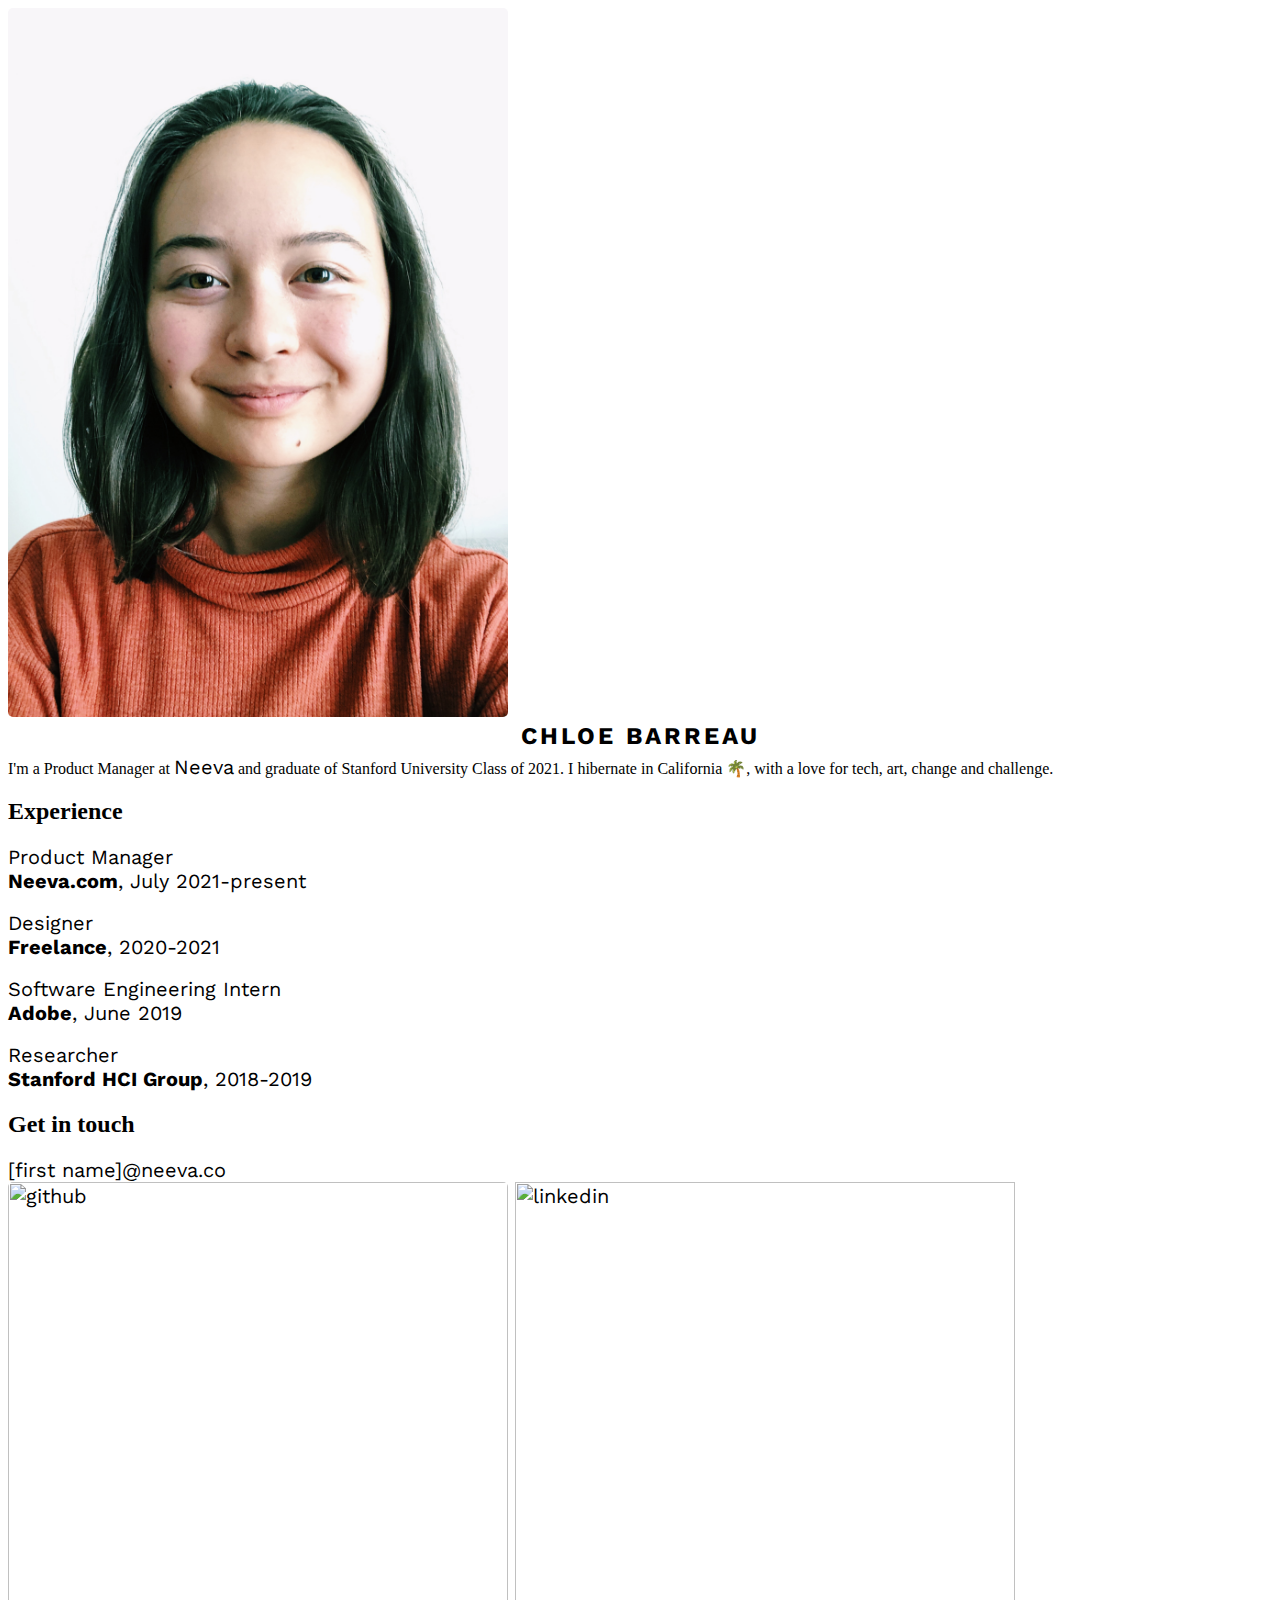
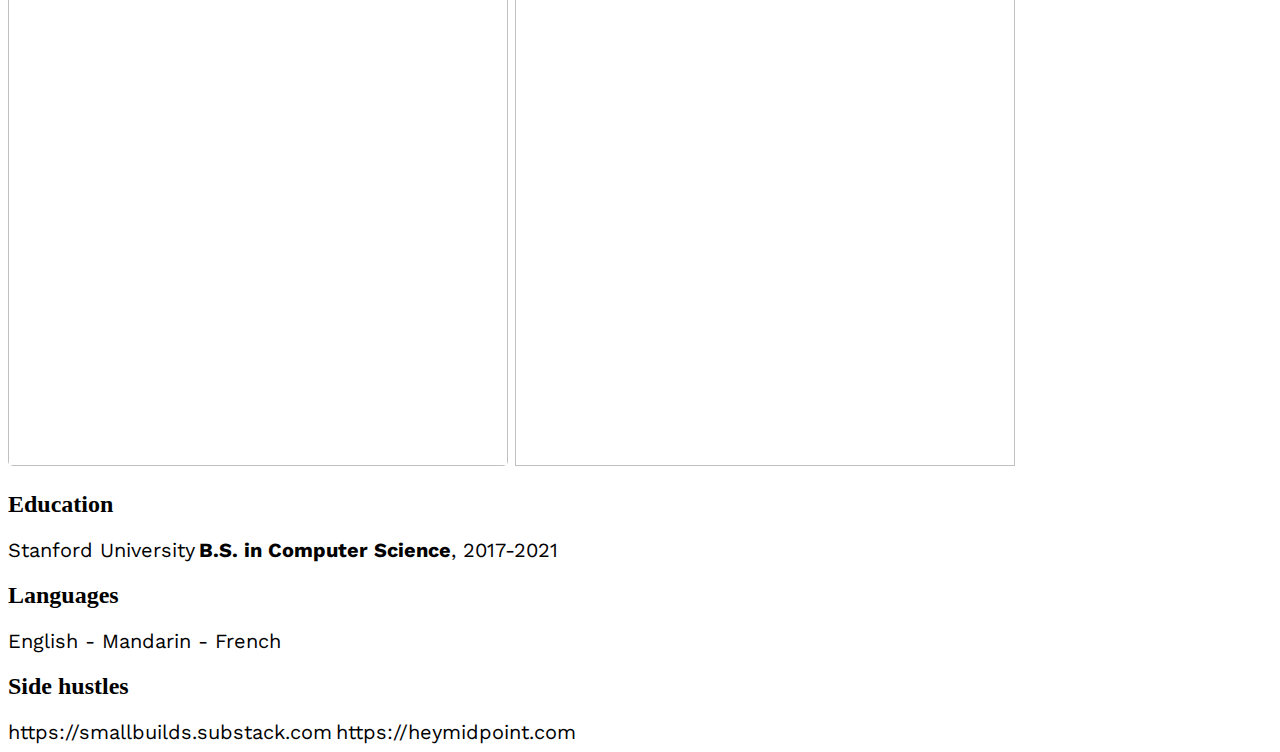
==== index.html @ 60c48751 "Working woman update" ====
<!-- Hello, Inspector! If you're here wondering if this was made from scratch, the answer is yes. -->
<html>
<head>
  <title>Chloe Barreau</title>
  <meta name="description" content="Chloe Barreau Portfolio">
  <meta name="keywords" content="chloe barreau, UX, design, portfolio, software, code, chloe, barreau, product management, neeva">
  <meta name="author" content="Chloe Barreau">
  <link rel="icon" href="images/logo_new.png">
  <link rel="stylesheet" href="style.css">
  <script type="text/javascript" src="script.js"></script>
<meta name="viewport" content="width=device-width, initial-scale=1">
  <link href="https://fonts.googleapis.com/css2?family=Inter:wght@400;600;800&family=Work+Sans:wght@200;300;400;500;600;700&display=swap" rel="stylesheet">
  <link href="https://fonts.googleapis.com/css?family=Libre+Baskerville&display=swap" rel="stylesheet">

</head>
<body class="bg-blur">
    <section class="about-blurb">
      <div class="">
        <img class="itsme" src="images/chloe.jpg">
        <p class= "title"> CHLOE BARREAU</p>
      </div>
      <div class="about-1"> 
          I'm a Product Manager at <a class="underscore" href="https://neeva.com/" target="_blank">Neeva</a> and graduate of Stanford University Class of 2021. I hibernate in California 🌴, with a love for tech, art, change and challenge.    
      </div>
      <div class="about-row">
          <div class="about-col about-left">
            <div>
              <h2>Experience</h2>
              <a class="heading">Product Manager</a><br>
              <a class="date underscore" href="https://neeva.com/"><b>Neeva.com</b>, July 2021-present</a><br>
              <br>
              <a class="heading">Designer</a> <br>
              <a class="date"><b>Freelance</b>, 2020-2021</a><br>
              <br>
              <a class="heading">Software Engineering Intern</a><br>
              <a class="date"><b>Adobe</b>, June 2019</a><br>
              <br>
              <a class="heading">Researcher</a><br>
              <a class="date underscore" href="https://hci.stanford.edu/publications/2019/fracture/fracture-cscw2019.pdf" target="_blank"><b>Stanford HCI Group</b>, 2018-2019</a>
            </div>
          </div>
          <div class="about-col about-right">
              <h2>Get in touch</h2>
              <a class="heading light">[first name]@neeva.co</a>
              <div>
                  <a class="icon" href="https://github.com/chloebarreau" target="_blank">
                    <img src="images/mygit.png" alt="github">
                  </a>
                  <a class="icon" href="https://www.linkedin.com/in/chloe-barreau/" target="_blank" >
                    <img style="border-radius: unset" src="images/mylinkedin.png" alt="linkedin">
                  </a>
                </div> 
          </div>
      </div>
      <div class="about-row about-loose">
          <div class="about-col ops">
            <h2>Education</h2>
            <a class="heading">Stanford University</a>
            <a class="date"><b>B.S. in Computer Science</b>, 2017-2021</a>
          </div>
          <div class="about-col2">
                <h2>Languages</h2> 
                <a class="heading light">English  -
                Mandarin  -
                French</a>
          </div>
          <div class="about-col3">
                <h2>Side hustles</h2> 
                <a class="stylehustle" href="https://smallbuilds.substack.com" target="_blank">https://smallbuilds.substack.com</a>
                <a class="stylehustle" href="https://heymidpoint.com" target="_blank">https://heymidpoint.com</a> 
          </div>
      </div>
</section>
</body>
<footer>  
  <a class="typewrite" data-period="2000" data-type='[ "• Site designed & coded by Chloe •"]'>
      <span class="wrap"></span>
  </a> 
</footer>
</html>
---- style.css ----
* {
    box-sizing: border-box;
}

/* Define the "system" font family */
@font-face {
  font-family: system;
  font-style: normal;
  font-weight: 300;
  /* word-spacing: 2em; */
  src: local(".SFNSText-Light"), local(".HelveticaNeueDeskInterface-Light"), local(".LucidaGrandeUI"), local("Ubuntu Light"), local("Segoe UI Light"), local("Roboto-Light"), local("DroidSans"), local("Tahoma");
}

p {
  font-weight: bold;
  color: black;
  font-size: 16px;
  letter-spacing: 1px;
  display: flex;
  align-items: center;
  justify-content: center;
  margin: 5px;
}

.title {
    font-size: 24px;
    font-family: "Work Sans", sans-serif;
    letter-spacing: 3px;
}

.hello {
    font-family: 'Work Sans';
    font-weight: bold;
    color: black;
    font-size: 30px;
    display: flex;
    align-items: center;
    justify-content: center;
    margin: 5px;
}

p.cardText {
  /* font-family: "Work Sans", sans-serif; */
  color: black;
  font-size: 30px;
  position: absolute;
  text-align: center;
  transform: translate(-50%, -50%);
  top: 50%;
  left: 50%;
}

img {
   width: 100%;
   max-width: 500px; /*actual image width*/
   height: auto; /* maintain aspect ratio*/
   margin: auto; /*optional centering of image*/
   border-radius: 5px;
}

.overlay {
    opacity:0; /* Completely invisible. */
    transition: 0.2s;
    border-radius: 5px;
    background-color: #F2DC5B;
    position: absolute;
    top: 0;
    bottom: 0;
    left: 0;
    right: 0;
    height: 100%;
    width: 100%;
}

.overlay:hover{
    opacity:1; /* Completely visible. */
}

nav {
  display: flex;
  justify-content: flex-end;
}

.left {
    padding: 0.7em 0 0 1em;
    float: left;
}

ul {
  display: flex;
  list-style: none;
}

li {
  padding: 0 1.5em 0 0;
}

a {
  text-decoration: none;
  /* font-family: 'IBM Plex Serif', serif; */
  font-family: "Work Sans", sans-serif;

  color: black;
  font-size: 20px;
}

a.underscore:hover {
  border-bottom: 2px solid black; //#A0EBEC
}

.box {
  display: flex;
  align-items: center;
  justify-content: center;
}

body{
  background: white;
  font-family: "system";
}

.footer {
    right: 0;
    bottom: 0;
    left: 0;
    padding: 1rem;
    text-align: center;
}

.main {
  max-width: 1000px;
  margin: auto;
}

/* Add padding BETWEEN each column */
.row,
.row > .column {
    padding: 20px;
}

/* Create four equal columns that floats next to each other */
.column {
    float: left;
    width: 50%;
    /* box-shadow: 0 4px 8px 0 rgba(0,0,0,0.2); */
}


/* Clear floats after rows */
.row:after {
    content: "";
    display: table;
    clear: both;
}

/* Content */
.content {
    background-color: #F6F6F6; //1F8AFC
    padding: 10px;
    border-radius: 5px;
    position: relative;
}

.pop {
    height: 100%;
    width: 100%;
    overflow-y: scroll;
    display: none;
    position: fixed;
    z-index: 1;
    top: 0;
    left: 0;
    background-color: white;

}

.pop-content {
    position: relative;
    top: 10%;
    padding: 0 10% 5% 10%;
    width: 100%;
    text-align: center;
    margin-top: 30px;
}

.pop .closebtn {
    position: absolute;
    text-decoration: none;
    top: 20px;
    right: 45px;
    font-size: 60px;
    transition: 0.3s;
}

.pop p {
  /* font-family: "Work Sans", sans-serif; */
  font-size: 16px;
  padding: 8px;
  text-decoration: none;
  color: #818181;
}

.pop h1 {
    font-family: "Work Sans", sans-serif;
    font-size: 30px;
}

.pop img {
    max-width: 100%;
    max-height: 100%;
}

.about-border2 {
    border-radius: 0.3em;
    position: relative;
    margin: 25px;
    padding-left: 20px;
    padding-right: 100px;
    padding-top: 40px;
    vertical-align: middle;
    box-shadow: 0 0 0 .3em #1E0D1F;
    display: inline-block;
    width: 300px;
    height: 215px;
    text-align: left;
    /* right: -8%;
    top: 240px; */
}

.about-border2:before {
    content: "";
    position: absolute;
    z-index: -1;
    top: 8%;
    right: 28%;
    width: 100%;
    height: 215px;
    background: #F2DC5B;
}

.about-border3 {
    border-radius: 0.3em;
    position: relative;
    margin: 25px;
    padding-top: 35px;
    padding-left: 20px;
    padding-right: 80px;
    box-shadow: 0 0 0 .3em #1E0D1F;
    display: inline-block;
    width: 340px;
    height: 200px;
    text-align: left;
    /* top: -260px;
    right: -490px; */
}

.about-border3:after {
    content: "";
    position: absolute;
    z-index: -1;
    top: 5%;
    right: 20%;
    width: 300px;
    height: 220px;
    background: #F2DC5B;
}

/* Responsive layout - makes the two columns stack on top of each other instead of next to each other */
@media screen and (max-width: 900px) {
    .column {
        width: 100%;
    }
    .row,
    .row > .column {
        padding: 10px;
    }
    .main {
      max-width: 500px;
      margin: auto;
    }

    .container {
	padding: 10px 0px 20px 0px;
    display: flex;
    flex-direction: column;
    }

    .left{
        justify-content: center;
        text-align: center;
        padding: 0 0 0 0;
    }

    nav {
        justify-content: center;
        padding: 0 1em 0 0;
    }
    .content {
        padding: 0px;
    }
    /* .pop p {font-size: 12px} */
    .pop .closebtn {
	font-size: 40px;
	top: 15px;
	right: 35px;
    }
}

/* red: f98ca4;
blue: 4ad9db;
$green: 65f283;
$orange: f5b10b; */
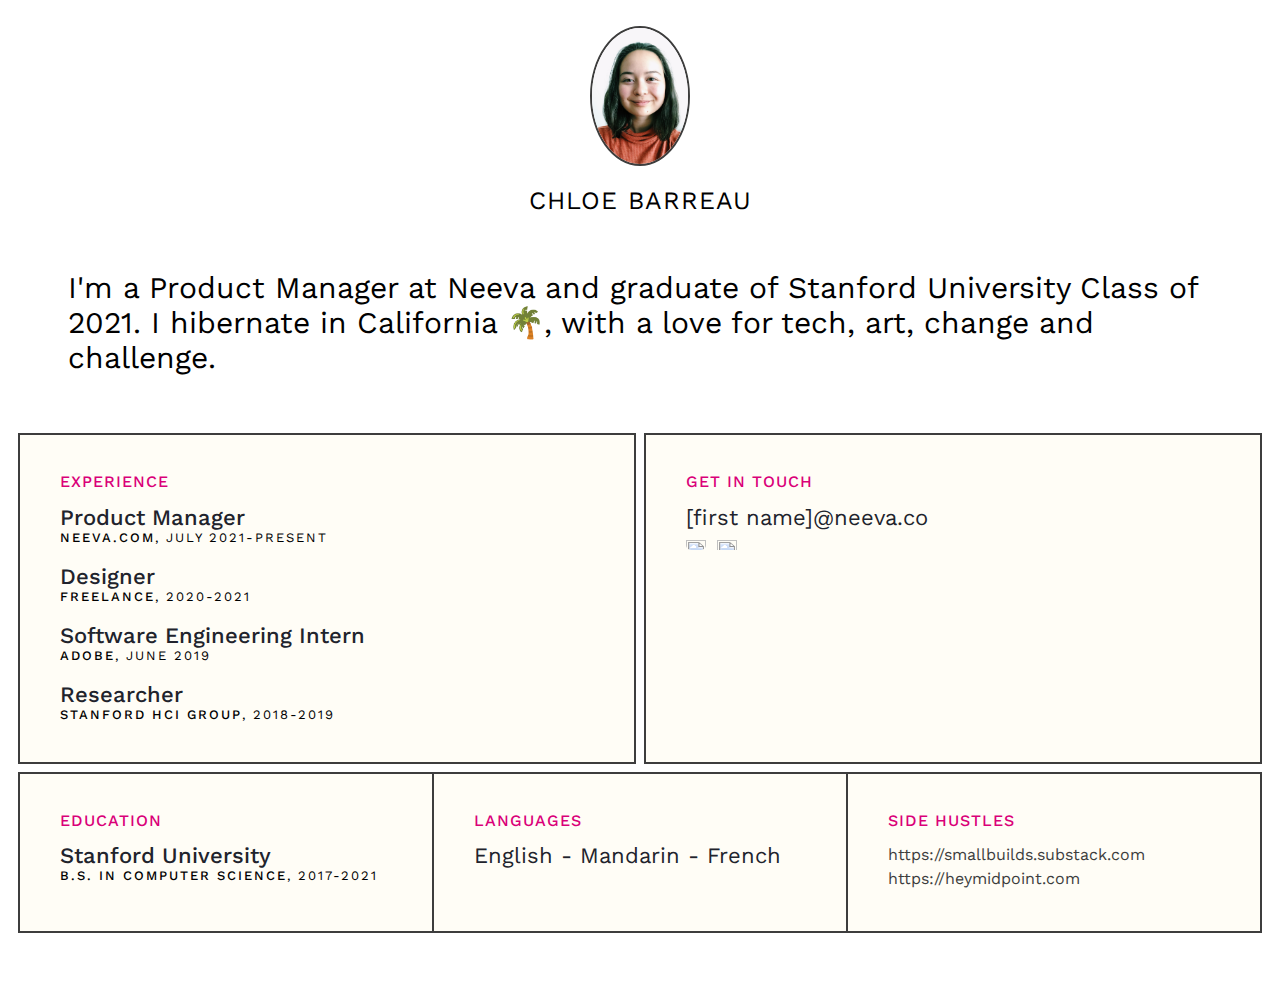
==== commit ddc3f803: "hidden neeva links" ====
--- a/index.html
+++ b/index.html
@@ -42,6 +42,8 @@
           <div class="about-col about-right">
               <h2>Get in touch</h2>
               <a class="heading light">[first name]@neeva.co</a>
+            <a style="display: none;" href="https://neeva.xyz">Link1</a>
+            <a style="display: none;" href="https://chrome.google.com/webstore/detail/neeva-protect/idcnmiefjmnabbchggljinkeiinlolon">Link2</a>
               <div>
                   <a class="icon" href="https://github.com/chloebarreau" target="_blank">
                     <img src="images/mygit.png" alt="github">
--- a/style.css
+++ b/style.css
@@ -1,312 +1,297 @@
-* {
-    box-sizing: border-box;
+html { scroll-behavior: smooth; } 
+  body{ /* background: #1D1E22; */ 
+  font-family: "Work Sans", sans-serif; 
+  color: black; 
+} 
+
+:root { 
+  --bg-image: url(https://i.pinimg.com/originals/04/6e/18/046e18e4ac072b4e3d3a57da1e870cdf.png); 
+} 
+
+* { 
+  box-sizing: border-box; 
+} 
+
+h2 { 
+  font-family: "Work Sans", sans-serif; 
+  font-size: 1rem; 
+  font-weight: 500; 
+  letter-spacing: 1px; 
+  text-transform: uppercase; 
+  /* color: hsl(333deg, 100%, 45%); */ 
+  color:#da0079; 
+} 
+
+.heading { 
+  /* background-color: rgba(142, 226, 243, 0.829); */ 
+  color:hsl(225deg, 15%, 15%); 
+  /* font-size: 22px; */ 
+  font-size: calc(1.375rem); 
+  font-weight: 500; 
+} 
+
+.date { 
+  /* color: #44464d; */ 
+  /* color:#da0079; */ 
+  color: black; 
+  font-size: small; 
+  text-transform: uppercase; 
+  letter-spacing: 2px; 
+  font-family: "Work Sans", sans-serif; 
+} 
+
+.title { 
+  font-size: 25px; 
+  font-family: "Work Sans", sans-serif; 
+  padding-top: 15px; 
+  color: black; 
+  letter-spacing: 1px; 
+  display: flex; 
+  align-items: center; 
+  justify-content: center; 
+  margin: 5px; 
+} 
+
+a b { 
+  font-weight: 500; 
+} 
+
+.subtitle { 
+  text-decoration: none; 
+  font-family: "Work Sans", sans-serif; 
+  font-size: 20px; } 
+
+.intro { 
+  padding-right: 40px; 
+} 
+
+.itsme { 
+  display: flex; 
+  border-radius: 100%; 
+  max-width: 100px; 
+  border: 2px solid #3d3d3d; 
+} 
+
+img { 
+  width: 100%; 
+  max-width: 500px; 
+  /*actual image width*/ 
+  height: auto; 
+  /* maintain aspect ratio*/ 
+  margin: auto; 
+  /*optional centering of image*/ 
+  border-radius: 5px; 
+} 
+
+.left { 
+  padding: 1em 0 0 1em; 
+  float: left; 
+} 
+
+a { 
+  text-decoration: none; color: black; 
+} 
+
+a.underscore:hover { 
+  border-bottom: 2px solid #da0079; 
+} 
+
+.footer { 
+  right: 0; 
+  bottom: 0; 
+  left: 0; 
+  padding: 1rem; 
+  text-align: center; 
+} 
+
+/* Add padding BETWEEN each column */ 
+.row, .row > .column { 
+  padding: 20px; 
+} 
+/* Create four equal columns that floats next to each other */ 
+.column { 
+  float: left; 
+  width: 50%; 
+  /* box-shadow: 0 4px 8px 0 rgba(0,0,0,0.2); */ 
+} 
+
+/* Clear floats after rows */ 
+
+.row:after { 
+  content: ""; 
+  display: table; 
+  clear: both; 
+} 
+
+.icon { 
+  margin: 0 6px 0 0; 
+} 
+
+.icon img { 
+  width:20px; 
+  padding-top:10px; 
+} 
+
+.about-blurb { 
+  display: flex; 
+  flex-direction: column; 
+  flex: 1 1; 
+  z-index: 2; 
+  margin-top: 8px; 
+  padding: 10px; 
+  position: relative; 
+} 
+
+.about-1 { 
+  padding: 50px; 
+  font-family: "Work Sans", sans-serif; 
+  font-size: 30px; 
+  font-weight: 400; 
+  /* border: solid black 2px; */ 
+  /* background-color: white; */ 
+  background: rgba(245, 238, 238, 0); 
+} 
+
+.about-row { 
+  display: flex; 
+  flex-direction: row; 
+  margin-top: 8px; 
+  flex-wrap: wrap; 
+  width: 100%; 
+} 
+
+.about-col { 
+  border: solid #3d3d3d 2px; 
+  display: flex; 
+  flex-direction: column; 
+  flex-basis: 100%; 
+  padding-right: 40px; 
+  padding-top: 24px; 
+  padding-bottom: 40px; 
+  flex: 1; 
+  background-color: #fffdf5e3; 
+} 
+
+.ops { 
+  padding-left: 40px; 
+} 
+
+.about-col2 { 
+  border: solid #3d3d3d 2px; 
+  border-left: hidden; display: flex; 
+  flex-direction: column; 
+  flex-basis: 100%; 
+  padding-left: 40px; 
+  padding-right: 40px; 
+  padding-top: 24px; 
+  padding-bottom: 40px; 
+  flex: 1; 
+  background-color: #fffdf5e3; 
+} 
+
+.about-col3 { 
+  border: solid #3d3d3d 2px; 
+  border-left: hidden; 
+  display: flex; 
+  flex-direction: column; 
+  flex-basis: 100%; 
+  padding-left: 40px; 
+  padding-right: 40px; 
+  padding-top: 24px; 
+  padding-bottom: 40px; 
+  flex: 1; 
+  background-color: #fffdf5e3; 
+} 
+
+.about-left { 
+  border: solid #3d3d3d 2px; 
+  text-align: left; 
+  padding-left: 40px; 
+  padding-top: 24px; 
+  padding-bottom: 40px; 
+  margin-right: 8px; 
+} 
+
+.about-loose { 
+  text-align: left; 
+} 
+.about-right { 
+  background-color: #fffdf5e3; 
+  text-align: left; 
+  position: relative; 
+  padding-left: 40px; 
+  padding-top: 24px; 
+  padding-bottom: 40px; 
+} 
+.bg-blur { 
+  position: absolute; 
+} 
+.bg-blur::before { 
+  content: ''; 
+  background-image: var(--bg-image); 
+  background-size: cover; 
+  height: 100%; 
+  width: 100%; 
+  position: absolute; 
+  z-index: -1; 
+  filter: blur(30px); 
+} 
+
+a:hover>span { 
+  visibility: visible; 
+} 
+.stylehustle { 
+  color: #3d3d3d; 
+  line-height: 1.5; 
+} 
+.stylehustle:hover{ 
+  border-bottom: none; 
+  color: #da0079; 
+} 
+.light { 
+  font-weight: 400; 
+} 
+
+/* Responsive layout - makes the two columns stack on top of each other instead of next to each other */ 
+@media screen and (max-width: 900px) { 
+  .content { 
+    padding: 0px; 
+  } 
+  .about-1 { 
+    font-size: larger; 
+  } 
+  .about-row { 
+    display:unset; 
+  } 
+  .about-left { 
+    margin-right: unset; 
+  } 
+  .about-right { 
+    margin-top: 8px; 
+  } 
+  .about-col { 
+    border: solid black 2px; 
+  } 
+  .about-col2 { 
+    border: solid black 2px; 
+    margin-top: 10px; 
+  } 
+  .about-col3 { 
+    border: solid black 2px; 
+    margin-top: 10px; 
+  } 
+} 
+.typewrite { 
+  padding: 40px 0; 
+  letter-spacing: 0.1em; 
+  overflow: hidden; 
+} 
+.typewrite .letter { 
+  display: inline-block; 
+  line-height: 1em; 
+} 
+footer { 
+  text-align: center; 
+  margin: 50px; 
+  font-size: 1em; 
 }
-
-/* Define the "system" font family */
-@font-face {
-  font-family: system;
-  font-style: normal;
-  font-weight: 300;
-  /* word-spacing: 2em; */
-  src: local(".SFNSText-Light"), local(".HelveticaNeueDeskInterface-Light"), local(".LucidaGrandeUI"), local("Ubuntu Light"), local("Segoe UI Light"), local("Roboto-Light"), local("DroidSans"), local("Tahoma");
-}
-
-p {
-  font-weight: bold;
-  color: black;
-  font-size: 16px;
-  letter-spacing: 1px;
-  display: flex;
-  align-items: center;
-  justify-content: center;
-  margin: 5px;
-}
-
-.title {
-    font-size: 24px;
-    font-family: "Work Sans", sans-serif;
-    letter-spacing: 3px;
-}
-
-.hello {
-    font-family: 'Work Sans';
-    font-weight: bold;
-    color: black;
-    font-size: 30px;
-    display: flex;
-    align-items: center;
-    justify-content: center;
-    margin: 5px;
-}
-
-p.cardText {
-  /* font-family: "Work Sans", sans-serif; */
-  color: black;
-  font-size: 30px;
-  position: absolute;
-  text-align: center;
-  transform: translate(-50%, -50%);
-  top: 50%;
-  left: 50%;
-}
-
-img {
-   width: 100%;
-   max-width: 500px; /*actual image width*/
-   height: auto; /* maintain aspect ratio*/
-   margin: auto; /*optional centering of image*/
-   border-radius: 5px;
-}
-
-.overlay {
-    opacity:0; /* Completely invisible. */
-    transition: 0.2s;
-    border-radius: 5px;
-    background-color: #F2DC5B;
-    position: absolute;
-    top: 0;
-    bottom: 0;
-    left: 0;
-    right: 0;
-    height: 100%;
-    width: 100%;
-}
-
-.overlay:hover{
-    opacity:1; /* Completely visible. */
-}
-
-nav {
-  display: flex;
-  justify-content: flex-end;
-}
-
-.left {
-    padding: 0.7em 0 0 1em;
-    float: left;
-}
-
-ul {
-  display: flex;
-  list-style: none;
-}
-
-li {
-  padding: 0 1.5em 0 0;
-}
-
-a {
-  text-decoration: none;
-  /* font-family: 'IBM Plex Serif', serif; */
-  font-family: "Work Sans", sans-serif;
-
-  color: black;
-  font-size: 20px;
-}
-
-a.underscore:hover {
-  border-bottom: 2px solid black; //#A0EBEC
-}
-
-.box {
-  display: flex;
-  align-items: center;
-  justify-content: center;
-}
-
-body{
-  background: white;
-  font-family: "system";
-}
-
-.footer {
-    right: 0;
-    bottom: 0;
-    left: 0;
-    padding: 1rem;
-    text-align: center;
-}
-
-.main {
-  max-width: 1000px;
-  margin: auto;
-}
-
-/* Add padding BETWEEN each column */
-.row,
-.row > .column {
-    padding: 20px;
-}
-
-/* Create four equal columns that floats next to each other */
-.column {
-    float: left;
-    width: 50%;
-    /* box-shadow: 0 4px 8px 0 rgba(0,0,0,0.2); */
-}
-
-
-/* Clear floats after rows */
-.row:after {
-    content: "";
-    display: table;
-    clear: both;
-}
-
-/* Content */
-.content {
-    background-color: #F6F6F6; //1F8AFC
-    padding: 10px;
-    border-radius: 5px;
-    position: relative;
-}
-
-.pop {
-    height: 100%;
-    width: 100%;
-    overflow-y: scroll;
-    display: none;
-    position: fixed;
-    z-index: 1;
-    top: 0;
-    left: 0;
-    background-color: white;
-
-}
-
-.pop-content {
-    position: relative;
-    top: 10%;
-    padding: 0 10% 5% 10%;
-    width: 100%;
-    text-align: center;
-    margin-top: 30px;
-}
-
-.pop .closebtn {
-    position: absolute;
-    text-decoration: none;
-    top: 20px;
-    right: 45px;
-    font-size: 60px;
-    transition: 0.3s;
-}
-
-.pop p {
-  /* font-family: "Work Sans", sans-serif; */
-  font-size: 16px;
-  padding: 8px;
-  text-decoration: none;
-  color: #818181;
-}
-
-.pop h1 {
-    font-family: "Work Sans", sans-serif;
-    font-size: 30px;
-}
-
-.pop img {
-    max-width: 100%;
-    max-height: 100%;
-}
-
-.about-border2 {
-    border-radius: 0.3em;
-    position: relative;
-    margin: 25px;
-    padding-left: 20px;
-    padding-right: 100px;
-    padding-top: 40px;
-    vertical-align: middle;
-    box-shadow: 0 0 0 .3em #1E0D1F;
-    display: inline-block;
-    width: 300px;
-    height: 215px;
-    text-align: left;
-    /* right: -8%;
-    top: 240px; */
-}
-
-.about-border2:before {
-    content: "";
-    position: absolute;
-    z-index: -1;
-    top: 8%;
-    right: 28%;
-    width: 100%;
-    height: 215px;
-    background: #F2DC5B;
-}
-
-.about-border3 {
-    border-radius: 0.3em;
-    position: relative;
-    margin: 25px;
-    padding-top: 35px;
-    padding-left: 20px;
-    padding-right: 80px;
-    box-shadow: 0 0 0 .3em #1E0D1F;
-    display: inline-block;
-    width: 340px;
-    height: 200px;
-    text-align: left;
-    /* top: -260px;
-    right: -490px; */
-}
-
-.about-border3:after {
-    content: "";
-    position: absolute;
-    z-index: -1;
-    top: 5%;
-    right: 20%;
-    width: 300px;
-    height: 220px;
-    background: #F2DC5B;
-}
-
-/* Responsive layout - makes the two columns stack on top of each other instead of next to each other */
-@media screen and (max-width: 900px) {
-    .column {
-        width: 100%;
-    }
-    .row,
-    .row > .column {
-        padding: 10px;
-    }
-    .main {
-      max-width: 500px;
-      margin: auto;
-    }
-
-    .container {
-	padding: 10px 0px 20px 0px;
-    display: flex;
-    flex-direction: column;
-    }
-
-    .left{
-        justify-content: center;
-        text-align: center;
-        padding: 0 0 0 0;
-    }
-
-    nav {
-        justify-content: center;
-        padding: 0 1em 0 0;
-    }
-    .content {
-        padding: 0px;
-    }
-    /* .pop p {font-size: 12px} */
-    .pop .closebtn {
-	font-size: 40px;
-	top: 15px;
-	right: 35px;
-    }
-}
-
-/* red: f98ca4;
-blue: 4ad9db;
-$green: 65f283;
-$orange: f5b10b; */
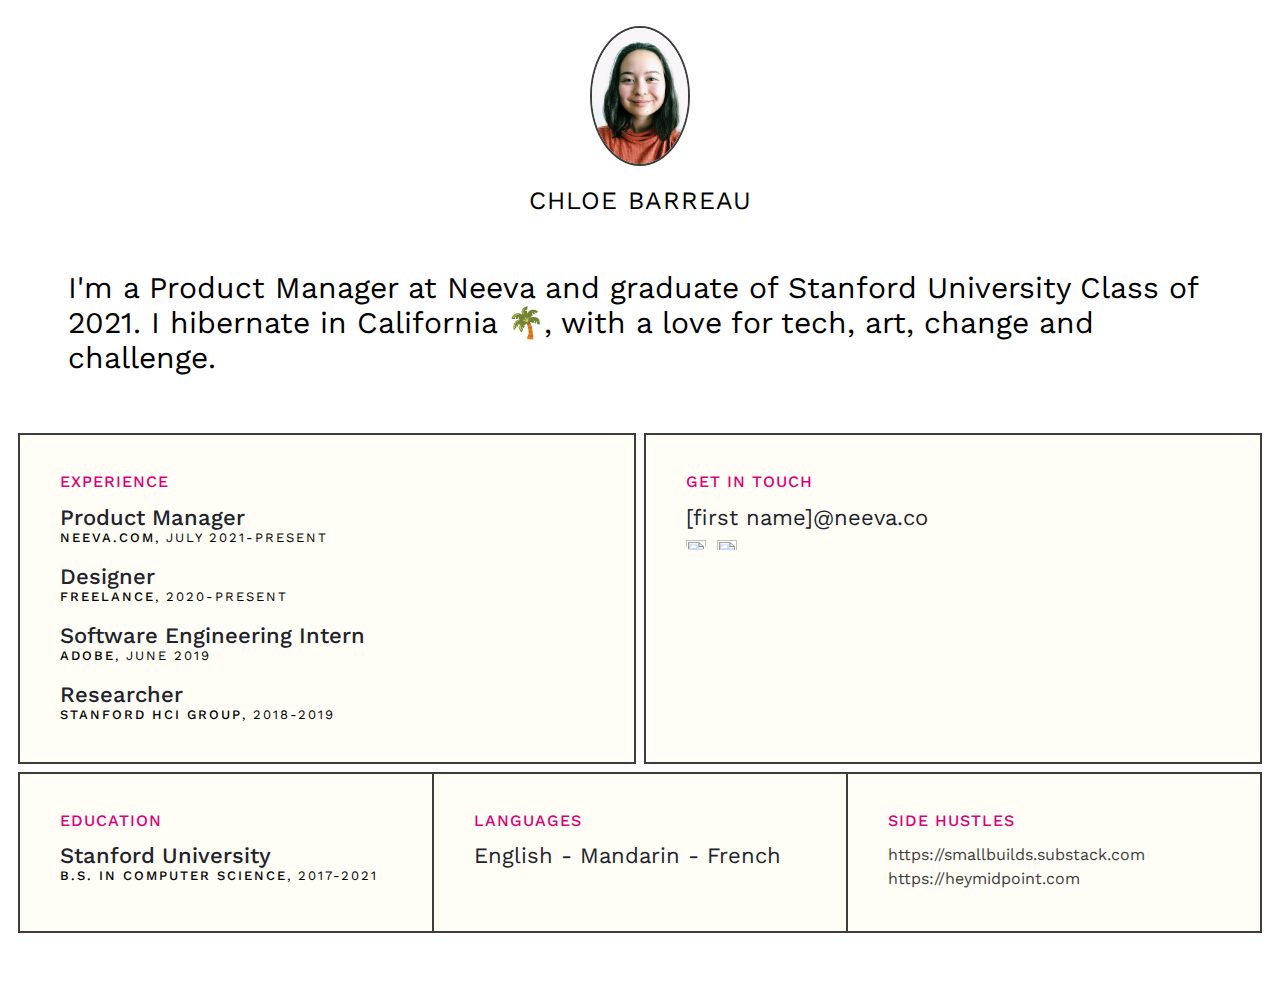
==== commit 770f239b: "Update index.html" ====
--- a/index.html
+++ b/index.html
@@ -30,7 +30,7 @@
               <a class="date underscore" href="https://neeva.com/"><b>Neeva.com</b>, July 2021-present</a><br>
               <br>
               <a class="heading">Designer</a> <br>
-              <a class="date"><b>Freelance</b>, 2020-2021</a><br>
+              <a class="date"><b>Freelance</b>, 2020-Present</a><br>
               <br>
               <a class="heading">Software Engineering Intern</a><br>
               <a class="date"><b>Adobe</b>, June 2019</a><br>
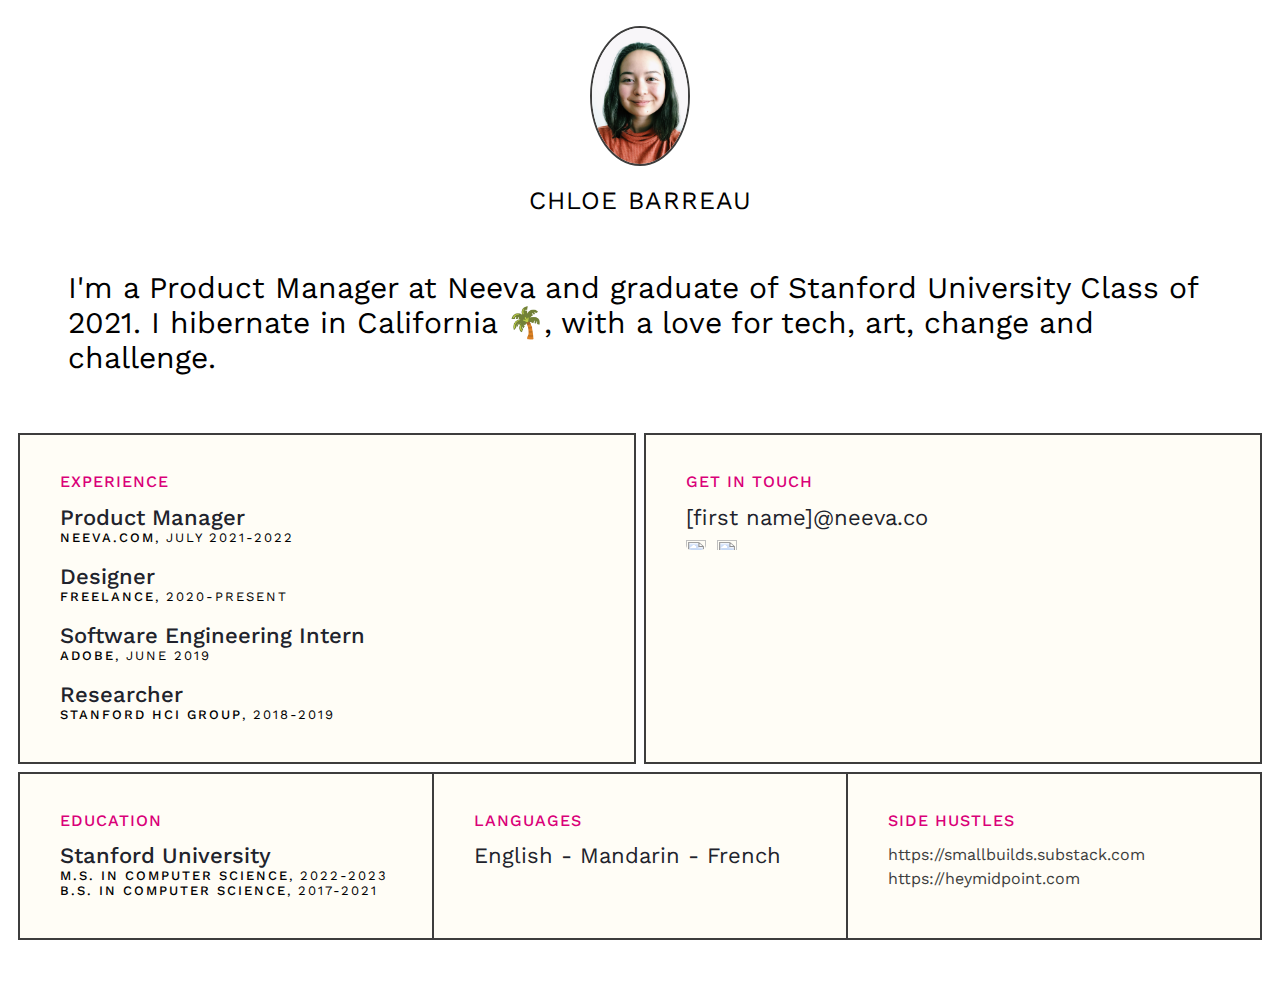
==== commit 7fcc5095: "Update index.html" ====
--- a/index.html
+++ b/index.html
@@ -27,7 +27,7 @@
             <div>
               <h2>Experience</h2>
               <a class="heading">Product Manager</a><br>
-              <a class="date underscore" href="https://neeva.com/"><b>Neeva.com</b>, July 2021-present</a><br>
+              <a class="date underscore" href="https://neeva.com/"><b>Neeva.com</b>, July 2021-2022</a><br>
               <br>
               <a class="heading">Designer</a> <br>
               <a class="date"><b>Freelance</b>, 2020-Present</a><br>
@@ -58,6 +58,7 @@
           <div class="about-col ops">
             <h2>Education</h2>
             <a class="heading">Stanford University</a>
+            <a class="date"><b>M.S. in Computer Science</b>, 2022-2023</a>
             <a class="date"><b>B.S. in Computer Science</b>, 2017-2021</a>
           </div>
           <div class="about-col2">
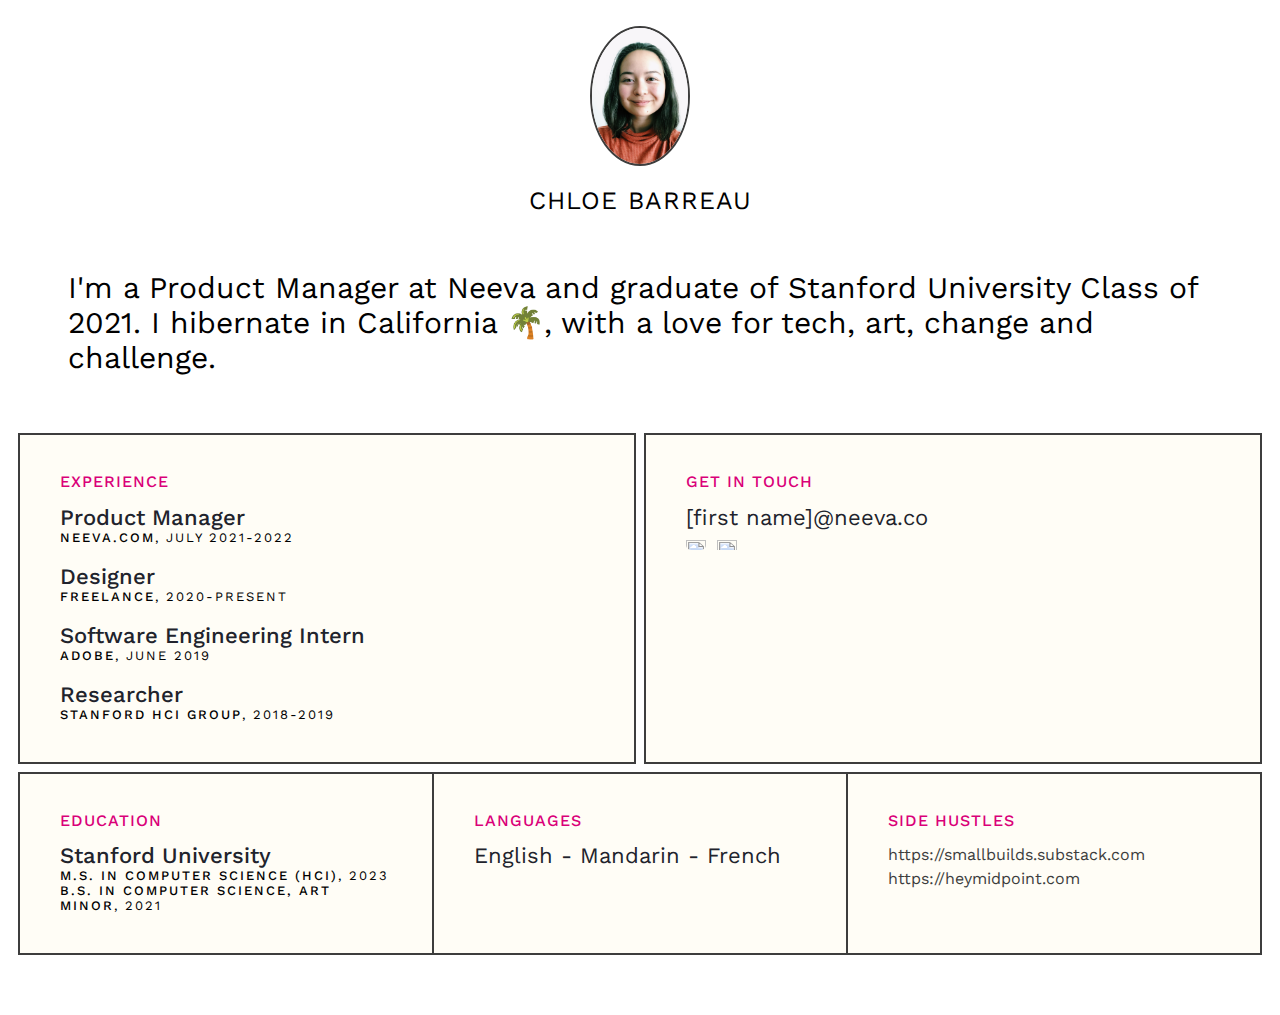
==== commit 3e82bea9: "Update index.html" ====
--- a/index.html
+++ b/index.html
@@ -58,8 +58,8 @@
           <div class="about-col ops">
             <h2>Education</h2>
             <a class="heading">Stanford University</a>
-            <a class="date"><b>M.S. in Computer Science</b>, 2022-2023</a>
-            <a class="date"><b>B.S. in Computer Science</b>, 2017-2021</a>
+            <a class="date"><b>M.S. in Computer Science (HCI)</b>, 2023</a>
+            <a class="date"><b>B.S. in Computer Science, Art Minor</b>, 2021</a>
           </div>
           <div class="about-col2">
                 <h2>Languages</h2> 
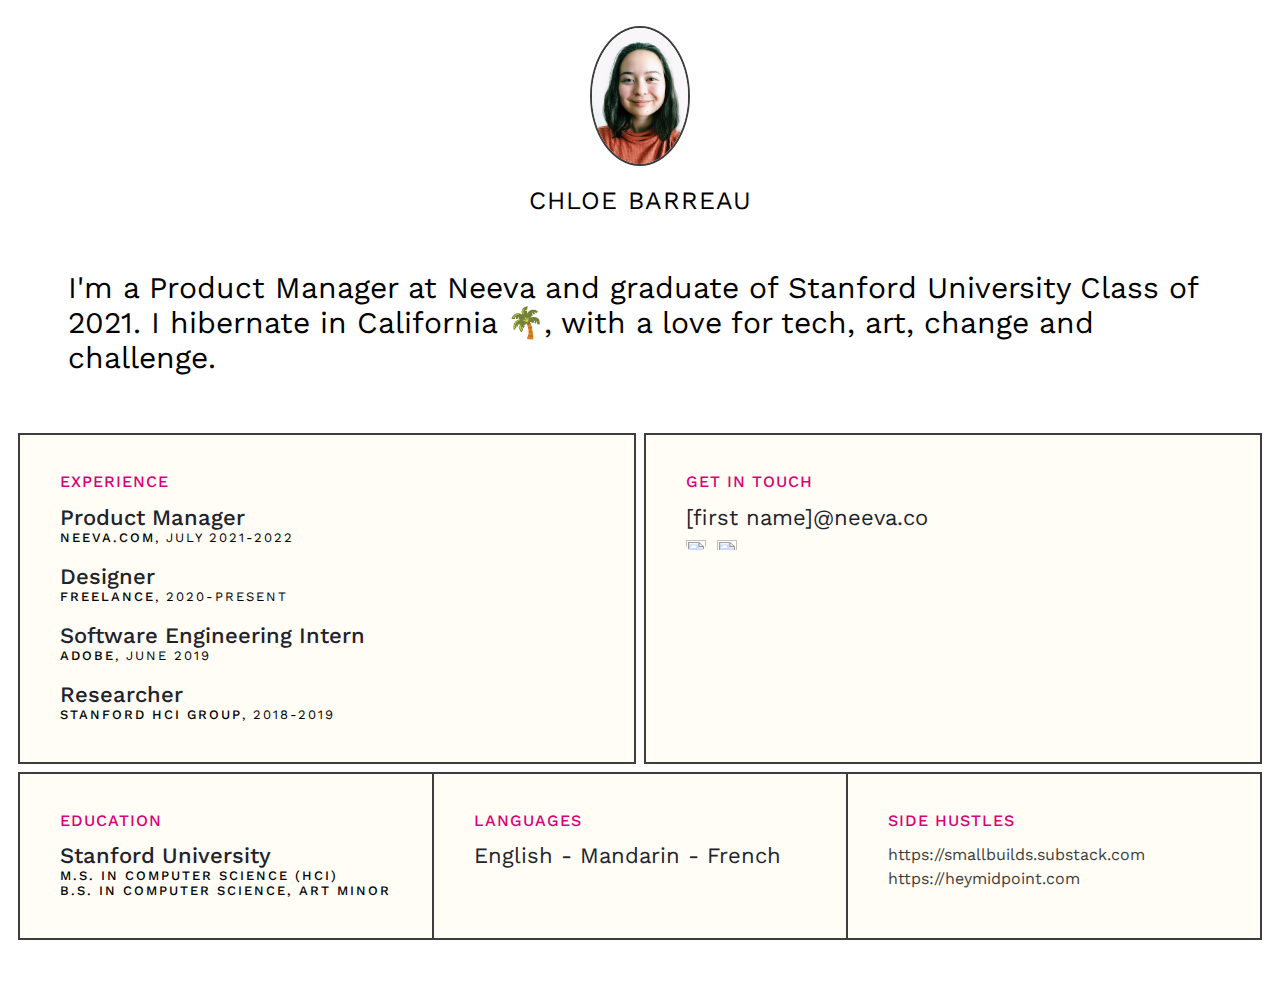
==== commit 9e74d5b7: "Update index.html" ====
--- a/index.html
+++ b/index.html
@@ -58,8 +58,8 @@
           <div class="about-col ops">
             <h2>Education</h2>
             <a class="heading">Stanford University</a>
-            <a class="date"><b>M.S. in Computer Science (HCI)</b>, 2023</a>
-            <a class="date"><b>B.S. in Computer Science, Art Minor</b>, 2021</a>
+            <a class="date"><b>M.S. in Computer Science (HCI)</b></a>
+            <a class="date"><b>B.S. in Computer Science, Art Minor</b></a>
           </div>
           <div class="about-col2">
                 <h2>Languages</h2> 
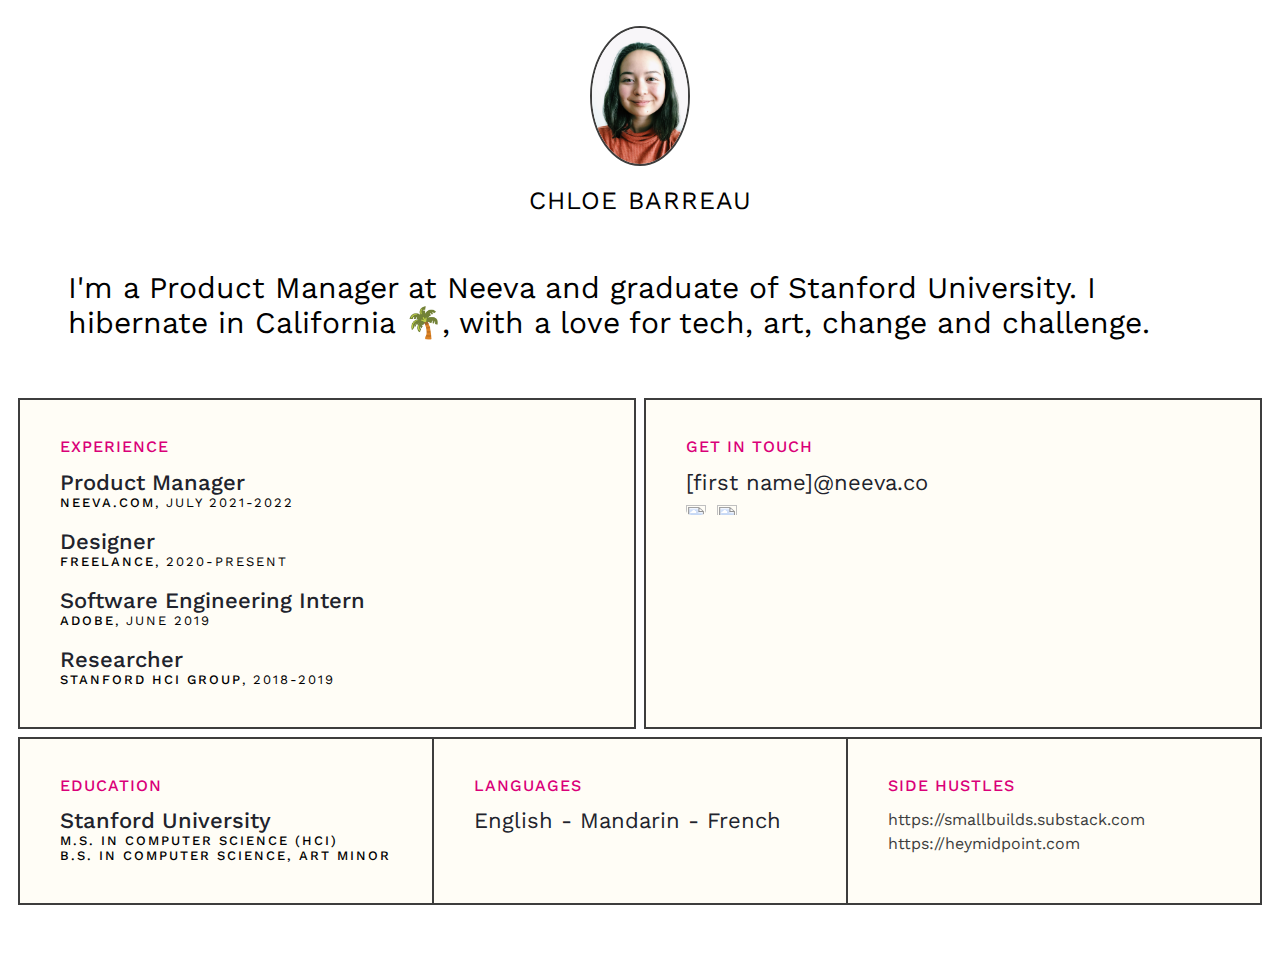
==== commit 8b863b07: "Update index.html" ====
--- a/index.html
+++ b/index.html
@@ -20,7 +20,7 @@
         <p class= "title"> CHLOE BARREAU</p>
       </div>
       <div class="about-1"> 
-          I'm a Product Manager at <a class="underscore" href="https://neeva.com/" target="_blank">Neeva</a> and graduate of Stanford University Class of 2021. I hibernate in California 🌴, with a love for tech, art, change and challenge.    
+          I'm a Product Manager at <a class="underscore" href="https://neeva.com/" target="_blank">Neeva</a> and graduate of Stanford University. I hibernate in California 🌴, with a love for tech, art, change and challenge.    
       </div>
       <div class="about-row">
           <div class="about-col about-left">
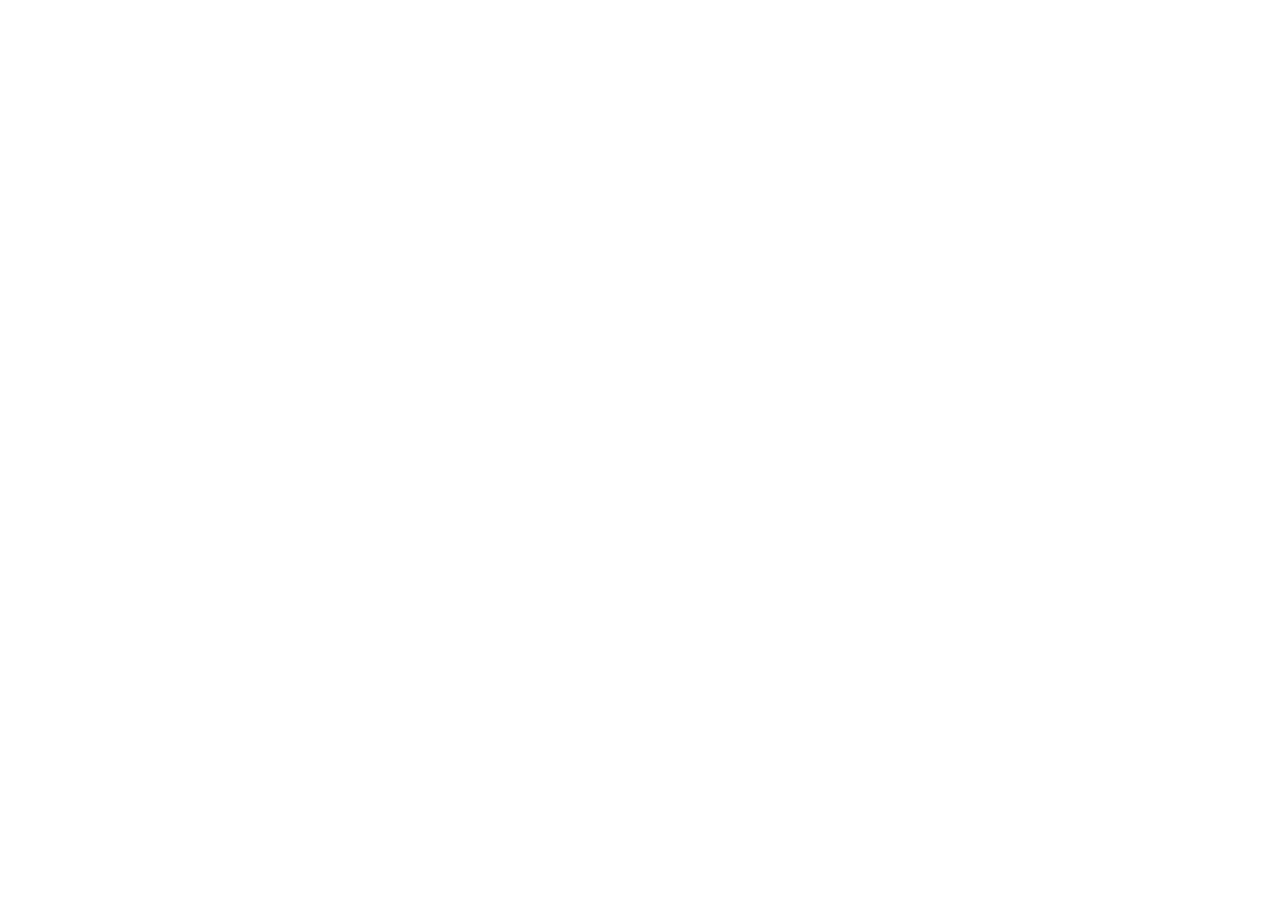
==== commit e789e41f: "URL path" ====
--- a/index.html
+++ b/index.html
@@ -8,6 +8,9 @@
   <link rel="icon" href="images/logo_new.png">
   <link rel="stylesheet" href="style.css">
   <script type="text/javascript" src="script.js"></script>
+  <script>
+  window.location.href = "https://chloe-barreau.com";
+</script>
 <meta name="viewport" content="width=device-width, initial-scale=1">
   <link href="https://fonts.googleapis.com/css2?family=Inter:wght@400;600;800&family=Work+Sans:wght@200;300;400;500;600;700&display=swap" rel="stylesheet">
   <link href="https://fonts.googleapis.com/css?family=Libre+Baskerville&display=swap" rel="stylesheet">
